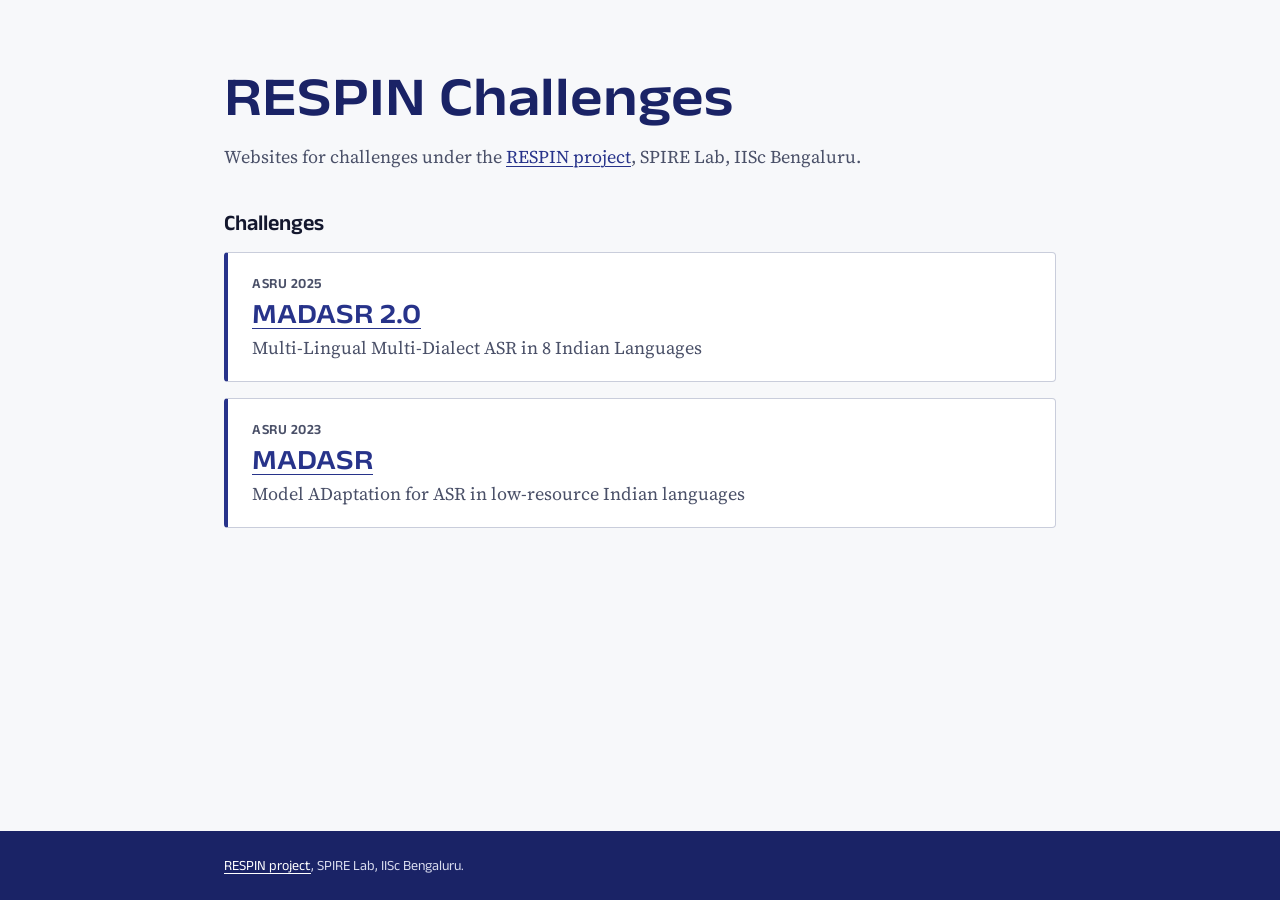
==== index.html @ e577c37a "Add landing page linking MADASR 2023 and MADASR 2.0" ====
<!doctype html>
<html lang="en">
<head>
  <meta charset="utf-8">
  <meta name="viewport" content="width=device-width, initial-scale=1">
  <title>RESPIN Challenges</title>
  <meta name="description" content="Websites for challenges under the RESPIN project, SPIRE Lab, IISc Bengaluru.">
  <link rel="icon" href="data:,">
  <link rel="preconnect" href="https://fonts.googleapis.com">
  <link rel="preconnect" href="https://fonts.gstatic.com" crossorigin>
  <link rel="stylesheet" href="https://fonts.googleapis.com/css2?family=Anek+Latin:wdth,wght@75..125,400..700&amp;family=Source+Serif+4:ital,opsz,wght@0,8..60,400..600;1,8..60,400&amp;display=swap">
  <style>
    /* Same tokens as the MADST Challenge site (madst2027/assets/css/site.css). */
    :root {
      --paper: #f7f8fa;
      --surface: #ffffff;
      --ink: #14182e;
      --ink-2: #4a5068;
      --indigo-900: #1a2366;
      --indigo-700: #27338a;
      --indigo-100: #e3e6f6;
      --rule: #c9cddb;
      --font-sans: "Anek Latin", system-ui, -apple-system, "Segoe UI", sans-serif;
      --font-serif: "Source Serif 4", Georgia, "Times New Roman", serif;
      --wrap: 52rem;
      --gutter: 1rem;
      --radius: 4px;
      color-scheme: light;
    }
    @media (min-width: 768px) { :root { --gutter: 2rem; } }

    *, *::before, *::after { box-sizing: border-box; }
    html { -webkit-text-size-adjust: 100%; text-size-adjust: 100%; }
    body {
      margin: 0;
      min-height: 100vh;
      display: flex;
      flex-direction: column;
      background: var(--paper);
      color: var(--ink);
      font-family: var(--font-sans);
      font-size: 1rem;
      line-height: 1.5;
    }
    main { flex: 1 0 auto; }
    h1, h2, h3 { font-weight: 600; line-height: 1.15; margin: 0; text-wrap: balance; }
    p, ul { margin: 0; }
    a { color: var(--indigo-700); text-decoration-thickness: 1px; text-underline-offset: 0.18em; }
    a:hover { color: var(--indigo-900); text-decoration-thickness: 2px; }
    :focus-visible { outline: 2px solid var(--indigo-700); outline-offset: 2px; border-radius: 2px; }
    ::selection { background: var(--indigo-100); }

    .wrap { width: 100%; max-width: calc(var(--wrap) + 2 * var(--gutter)); margin-inline: auto; padding-inline: var(--gutter); }

    .skip-link {
      position: absolute; left: 1rem; top: -100px; z-index: 10;
      background: var(--ink); color: #fff; padding: 0.5rem 1rem;
      border-radius: var(--radius); text-decoration: none;
    }
    .skip-link:focus { top: 0.5rem; color: #fff; }

    .intro { padding-block: 4rem 2.5rem; }
    .intro h1 { font-size: clamp(2.1875rem, 1.6rem + 2.6vw, 3.4375rem); font-stretch: 112%; color: var(--indigo-900); }
    .intro p { margin-top: 1rem; max-width: 40rem; font-family: var(--font-serif); font-size: 1.125rem; color: var(--ink-2); }

    .challenges h2.section-title { font-size: 1.375rem; margin-bottom: 1rem; }
    .challenge-list { list-style: none; padding: 0; display: grid; gap: 1rem; }
    .challenge {
      background: var(--surface);
      border: 1px solid var(--rule);
      border-left: 4px solid var(--indigo-700);
      border-radius: var(--radius);
      padding: 1.25rem 1.5rem;
    }
    .challenge-meta { font-size: 0.875rem; font-weight: 600; letter-spacing: 0.04em; text-transform: uppercase; color: var(--ink-2); }
    .challenge h3 { margin-top: 0.25rem; font-size: 1.75rem; font-stretch: 112%; }
    .challenge h3 a { color: var(--indigo-700); }
    .challenge h3 a:hover { color: var(--indigo-900); }
    .challenge-title { margin-top: 0.25rem; font-family: var(--font-serif); font-size: 1.125rem; color: var(--ink-2); }

    .site-footer { margin-top: 4rem; background: var(--indigo-900); color: #d9dcef; padding-block: 1.5rem; font-size: 0.875rem; }
    .site-footer a { color: #fff; }
    .site-footer :focus-visible { outline-color: #fff; }

    @media print {
      body { background: none; }
      .site-footer { background: none; color: #000; }
      a, .site-footer a { color: #000; }
    }
  </style>
</head>
<body>
  <a class="skip-link" href="#main">Skip to content</a>

  <main id="main">
    <section class="intro">
      <div class="wrap">
        <h1>RESPIN Challenges</h1>
        <p>Websites for challenges under the <a href="https://respin.iisc.ac.in/">RESPIN project</a>, SPIRE Lab, IISc Bengaluru.</p>
      </div>
    </section>

    <section class="challenges" aria-labelledby="challenges-title">
      <div class="wrap">
        <h2 class="section-title" id="challenges-title">Challenges</h2>
        <ul class="challenge-list">
          <!-- MADST 2027: prepared, not yet shown. Uncomment this item only after
               (1) ASLI 2027 notifies acceptance of the challenge proposal (17 Dec 2026), and
               (2) GitHub Pages is enabled on respin-challenges/madst2027 and
                   https://respin-challenges.github.io/madst2027/ loads.
          <li class="challenge">
            <p class="challenge-meta">ASLI 2027</p>
            <h3><a href="madst2027/">MADST</a></h3>
            <p class="challenge-title">Multilingual Any-Direction Speech Translation Challenge</p>
          </li>
          -->
          <li class="challenge">
            <p class="challenge-meta">ASRU 2025</p>
            <h3><a href="https://sites.google.com/view/respinasrchallenge2025/home">MADASR 2.0</a></h3>
            <p class="challenge-title">Multi-Lingual Multi-Dialect ASR in 8 Indian Languages</p>
          </li>
          <li class="challenge">
            <p class="challenge-meta">ASRU 2023</p>
            <h3><a href="https://sites.google.com/view/respinasrchallenge2023/home">MADASR</a></h3>
            <p class="challenge-title">Model ADaptation for ASR in low-resource Indian languages</p>
          </li>
        </ul>
      </div>
    </section>
  </main>

  <footer class="site-footer">
    <div class="wrap">
      <p><a href="https://respin.iisc.ac.in/">RESPIN project</a>, SPIRE Lab, IISc Bengaluru.</p>
    </div>
  </footer>
</body>
</html>
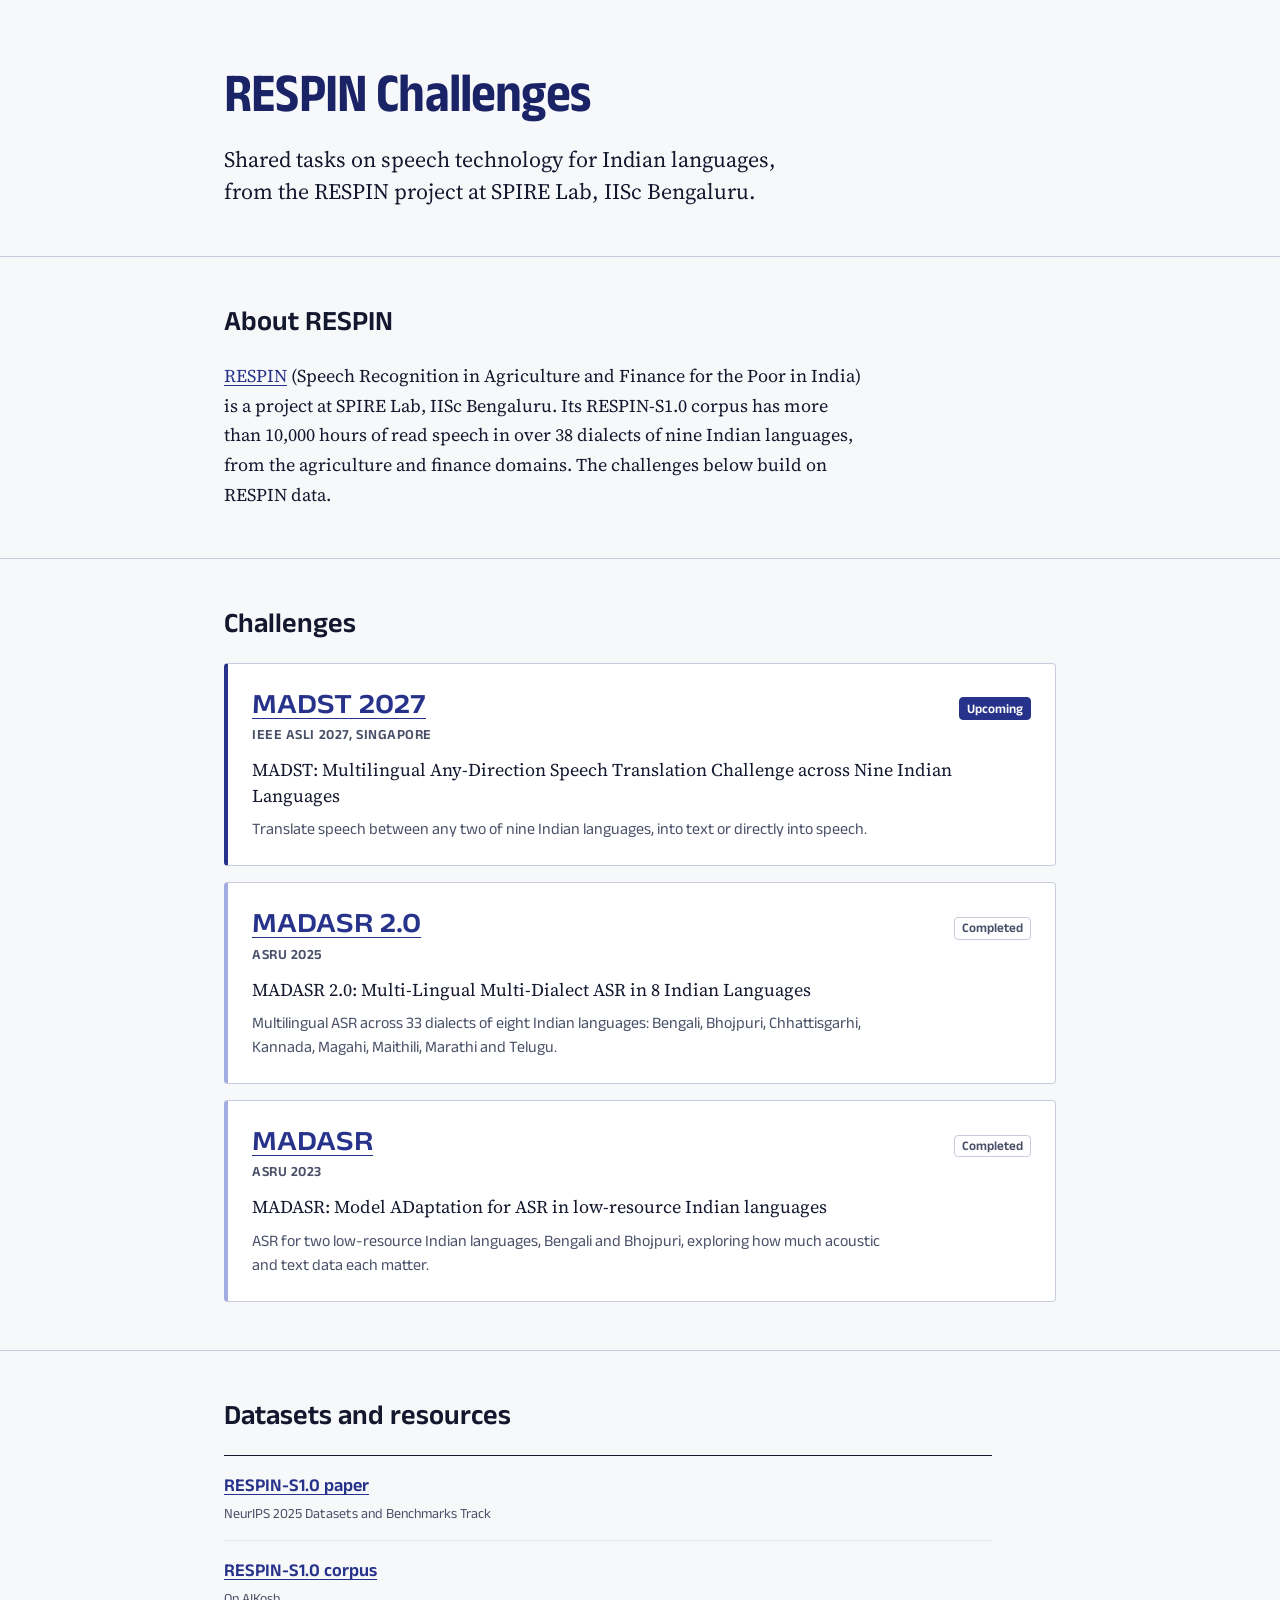
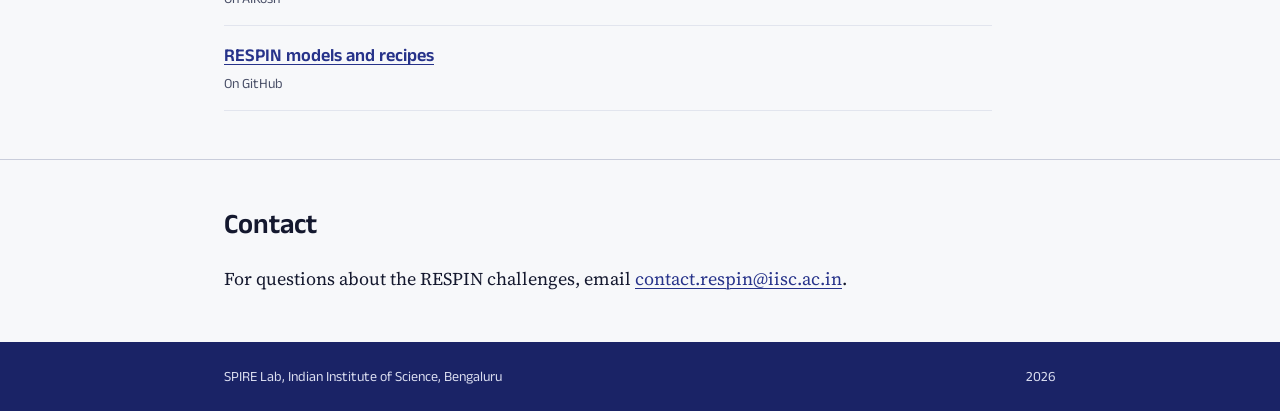
==== commit 932d37d6: "Add RESPIN challenges landing page Rebuild the landing page as the front door for all RESPIN challen" ====
--- a/index.html
+++ b/index.html
@@ -4,134 +4,138 @@
   <meta charset="utf-8">
   <meta name="viewport" content="width=device-width, initial-scale=1">
   <title>RESPIN Challenges</title>
-  <meta name="description" content="Websites for challenges under the RESPIN project, SPIRE Lab, IISc Bengaluru.">
-  <link rel="icon" href="data:,">
+  <meta name="description" content="Shared tasks on speech technology for Indian languages, from the RESPIN project at SPIRE Lab, IISc Bengaluru.">
+  <link rel="canonical" href="https://respin-challenges.github.io/">
+  <meta property="og:type" content="website">
+  <meta property="og:site_name" content="RESPIN Challenges">
+  <meta property="og:title" content="RESPIN Challenges">
+  <meta property="og:description" content="Shared tasks on speech technology for Indian languages, from the RESPIN project at SPIRE Lab, IISc Bengaluru.">
+  <meta property="og:url" content="https://respin-challenges.github.io/">
+  <meta name="theme-color" content="#1a2366">
+  <link rel="icon" href="assets/img/favicon.svg" type="image/svg+xml">
   <link rel="preconnect" href="https://fonts.googleapis.com">
   <link rel="preconnect" href="https://fonts.gstatic.com" crossorigin>
   <link rel="stylesheet" href="https://fonts.googleapis.com/css2?family=Anek+Latin:wdth,wght@75..125,400..700&amp;family=Source+Serif+4:ital,opsz,wght@0,8..60,400..600;1,8..60,400&amp;display=swap">
-  <style>
-    /* Same tokens as the MADST Challenge site (madst2027/assets/css/site.css). */
-    :root {
-      --paper: #f7f8fa;
-      --surface: #ffffff;
-      --ink: #14182e;
-      --ink-2: #4a5068;
-      --indigo-900: #1a2366;
-      --indigo-700: #27338a;
-      --indigo-100: #e3e6f6;
-      --rule: #c9cddb;
-      --font-sans: "Anek Latin", system-ui, -apple-system, "Segoe UI", sans-serif;
-      --font-serif: "Source Serif 4", Georgia, "Times New Roman", serif;
-      --wrap: 52rem;
-      --gutter: 1rem;
-      --radius: 4px;
-      color-scheme: light;
-    }
-    @media (min-width: 768px) { :root { --gutter: 2rem; } }
-
-    *, *::before, *::after { box-sizing: border-box; }
-    html { -webkit-text-size-adjust: 100%; text-size-adjust: 100%; }
-    body {
-      margin: 0;
-      min-height: 100vh;
-      display: flex;
-      flex-direction: column;
-      background: var(--paper);
-      color: var(--ink);
-      font-family: var(--font-sans);
-      font-size: 1rem;
-      line-height: 1.5;
-    }
-    main { flex: 1 0 auto; }
-    h1, h2, h3 { font-weight: 600; line-height: 1.15; margin: 0; text-wrap: balance; }
-    p, ul { margin: 0; }
-    a { color: var(--indigo-700); text-decoration-thickness: 1px; text-underline-offset: 0.18em; }
-    a:hover { color: var(--indigo-900); text-decoration-thickness: 2px; }
-    :focus-visible { outline: 2px solid var(--indigo-700); outline-offset: 2px; border-radius: 2px; }
-    ::selection { background: var(--indigo-100); }
-
-    .wrap { width: 100%; max-width: calc(var(--wrap) + 2 * var(--gutter)); margin-inline: auto; padding-inline: var(--gutter); }
-
-    .skip-link {
-      position: absolute; left: 1rem; top: -100px; z-index: 10;
-      background: var(--ink); color: #fff; padding: 0.5rem 1rem;
-      border-radius: var(--radius); text-decoration: none;
-    }
-    .skip-link:focus { top: 0.5rem; color: #fff; }
-
-    .intro { padding-block: 4rem 2.5rem; }
-    .intro h1 { font-size: clamp(2.1875rem, 1.6rem + 2.6vw, 3.4375rem); font-stretch: 112%; color: var(--indigo-900); }
-    .intro p { margin-top: 1rem; max-width: 40rem; font-family: var(--font-serif); font-size: 1.125rem; color: var(--ink-2); }
-
-    .challenges h2.section-title { font-size: 1.375rem; margin-bottom: 1rem; }
-    .challenge-list { list-style: none; padding: 0; display: grid; gap: 1rem; }
-    .challenge {
-      background: var(--surface);
-      border: 1px solid var(--rule);
-      border-left: 4px solid var(--indigo-700);
-      border-radius: var(--radius);
-      padding: 1.25rem 1.5rem;
-    }
-    .challenge-meta { font-size: 0.875rem; font-weight: 600; letter-spacing: 0.04em; text-transform: uppercase; color: var(--ink-2); }
-    .challenge h3 { margin-top: 0.25rem; font-size: 1.75rem; font-stretch: 112%; }
-    .challenge h3 a { color: var(--indigo-700); }
-    .challenge h3 a:hover { color: var(--indigo-900); }
-    .challenge-title { margin-top: 0.25rem; font-family: var(--font-serif); font-size: 1.125rem; color: var(--ink-2); }
-
-    .site-footer { margin-top: 4rem; background: var(--indigo-900); color: #d9dcef; padding-block: 1.5rem; font-size: 0.875rem; }
-    .site-footer a { color: #fff; }
-    .site-footer :focus-visible { outline-color: #fff; }
-
-    @media print {
-      body { background: none; }
-      .site-footer { background: none; color: #000; }
-      a, .site-footer a { color: #000; }
-    }
-  </style>
+  <link rel="stylesheet" href="assets/css/site.css">
 </head>
 <body>
   <a class="skip-link" href="#main">Skip to content</a>
 
+  <header class="intro">
+    <div class="wrap">
+      <h1>RESPIN Challenges</h1>
+      <p class="lede">Shared tasks on speech technology for Indian languages, from the RESPIN project at SPIRE Lab, IISc Bengaluru.</p>
+    </div>
+  </header>
+
   <main id="main">
-    <section class="intro">
+
+    <section class="band" aria-labelledby="about-h">
       <div class="wrap">
-        <h1>RESPIN Challenges</h1>
-        <p>Websites for challenges under the <a href="https://respin.iisc.ac.in/">RESPIN project</a>, SPIRE Lab, IISc Bengaluru.</p>
+        <h2 id="about-h">About RESPIN</h2>
+        <div class="prose">
+          <p><a href="https://respin.iisc.ac.in/">RESPIN</a> (Speech Recognition in Agriculture and Finance for the Poor in India) is a project at SPIRE Lab, IISc Bengaluru. Its RESPIN-S1.0 corpus has more than 10,000 hours of read speech in over 38 dialects of nine Indian languages, from the agriculture and finance domains. The challenges below build on RESPIN data.</p>
+        </div>
       </div>
     </section>
 
-    <section class="challenges" aria-labelledby="challenges-title">
+    <section class="band" aria-labelledby="challenges-h">
       <div class="wrap">
-        <h2 class="section-title" id="challenges-title">Challenges</h2>
+        <h2 id="challenges-h">Challenges</h2>
+
+        <!-- ================================================================
+             CHALLENGES: one <li class="challenge"> block per challenge,
+             newest first.
+
+             To add a challenge, copy everything from one "CHALLENGE CARD"
+             comment to the matching "/CHALLENGE CARD" comment, paste it at
+             the top of the list and edit the text and link.
+
+             Status: change the one word inside <span class="status">
+             (Upcoming, Ongoing or Completed).
+             Use class="challenge is-current" while a challenge is upcoming or
+             ongoing (filled status label and darker edge), and
+             class="challenge" once it is completed.
+             ================================================================ -->
         <ul class="challenge-list">
-          <!-- MADST 2027: prepared, not yet shown. Uncomment this item only after
-               (1) ASLI 2027 notifies acceptance of the challenge proposal (17 Dec 2026), and
-               (2) GitHub Pages is enabled on respin-challenges/madst2027 and
-                   https://respin-challenges.github.io/madst2027/ loads.
+
+          <!-- CHALLENGE CARD: MADST 2027 -->
+          <li class="challenge is-current">
+            <div class="challenge-head">
+              <h3 class="challenge-name"><a href="/madst2027/">MADST 2027</a></h3>
+              <span class="status"><span class="visually-hidden">Status: </span>Upcoming</span>
+            </div>
+            <p class="challenge-venue">IEEE ASLI 2027, Singapore</p>
+            <p class="challenge-title">MADST: Multilingual Any-Direction Speech Translation Challenge across Nine Indian Languages</p>
+            <p class="challenge-desc">Translate speech between any two of nine Indian languages, into text or directly into speech.</p>
+          </li>
+          <!-- /CHALLENGE CARD: MADST 2027 -->
+
+          <!-- CHALLENGE CARD: MADASR 2.0 -->
           <li class="challenge">
-            <p class="challenge-meta">ASLI 2027</p>
-            <h3><a href="madst2027/">MADST</a></h3>
-            <p class="challenge-title">Multilingual Any-Direction Speech Translation Challenge</p>
+            <div class="challenge-head">
+              <h3 class="challenge-name"><a href="https://sites.google.com/view/respinasrchallenge2025/home">MADASR 2.0</a></h3>
+              <span class="status"><span class="visually-hidden">Status: </span>Completed</span>
+            </div>
+            <p class="challenge-venue">ASRU 2025</p>
+            <p class="challenge-title">MADASR 2.0: Multi-Lingual Multi-Dialect ASR in 8 Indian Languages</p>
+            <p class="challenge-desc">Multilingual ASR across 33 dialects of eight Indian languages: Bengali, Bhojpuri, Chhattisgarhi, Kannada, Magahi, Maithili, Marathi and Telugu.</p>
           </li>
-          -->
+          <!-- /CHALLENGE CARD: MADASR 2.0 -->
+
+          <!-- CHALLENGE CARD: MADASR -->
           <li class="challenge">
-            <p class="challenge-meta">ASRU 2025</p>
-            <h3><a href="https://sites.google.com/view/respinasrchallenge2025/home">MADASR 2.0</a></h3>
-            <p class="challenge-title">Multi-Lingual Multi-Dialect ASR in 8 Indian Languages</p>
+            <div class="challenge-head">
+              <h3 class="challenge-name"><a href="https://sites.google.com/view/respinasrchallenge2023/home">MADASR</a></h3>
+              <span class="status"><span class="visually-hidden">Status: </span>Completed</span>
+            </div>
+            <p class="challenge-venue">ASRU 2023</p>
+            <p class="challenge-title">MADASR: Model ADaptation for ASR in low-resource Indian languages</p>
+            <p class="challenge-desc">ASR for two low-resource Indian languages, Bengali and Bhojpuri, exploring how much acoustic and text data each matter.</p>
           </li>
-          <li class="challenge">
-            <p class="challenge-meta">ASRU 2023</p>
-            <h3><a href="https://sites.google.com/view/respinasrchallenge2023/home">MADASR</a></h3>
-            <p class="challenge-title">Model ADaptation for ASR in low-resource Indian languages</p>
+          <!-- /CHALLENGE CARD: MADASR -->
+
+        </ul>
+        <!-- /CHALLENGES -->
+      </div>
+    </section>
+
+    <section class="band" aria-labelledby="resources-h">
+      <div class="wrap">
+        <h2 id="resources-h">Datasets and resources</h2>
+        <ul class="resource-list">
+          <li>
+            <a href="https://papers.neurips.cc/paper_files/paper/2025/hash/d88714d4f2c1e826d33d6c1eb1497ec9-Abstract-Datasets_and_Benchmarks_Track.html">RESPIN-S1.0 paper</a>
+            <span class="meta">NeurIPS 2025 Datasets and Benchmarks Track</span>
+          </li>
+          <li>
+            <a href="https://aikosh.indiaai.gov.in/home/datasets/details/iisc_respin_s1_0_corpus.html">RESPIN-S1.0 corpus</a>
+            <span class="meta">On AIKosh</span>
+          </li>
+          <li>
+            <a href="https://github.com/labspire/RESPIN">RESPIN models and recipes</a>
+            <span class="meta">On GitHub</span>
           </li>
         </ul>
       </div>
     </section>
+
+    <section class="band" aria-labelledby="contact-h">
+      <div class="wrap">
+        <h2 id="contact-h">Contact</h2>
+        <div class="prose">
+          <p>For questions about the RESPIN challenges, email <a href="mailto:contact.respin@iisc.ac.in">contact.respin@iisc.ac.in</a>.</p>
+        </div>
+      </div>
+    </section>
+
   </main>
 
   <footer class="site-footer">
     <div class="wrap">
-      <p><a href="https://respin.iisc.ac.in/">RESPIN project</a>, SPIRE Lab, IISc Bengaluru.</p>
+      <p>SPIRE Lab, Indian Institute of Science, Bengaluru</p>
+      <!-- Update the year each January. -->
+      <p>2026</p>
     </div>
   </footer>
 </body>
--- a/assets/css/site.css
+++ b/assets/css/site.css
@@ -0,0 +1,289 @@
+/* =====================================================================
+   RESPIN Challenges - site stylesheet
+   Trimmed from the MADST 2027 site (madst2027/assets/css/site.css) so the
+   two sites look like one family. Tokens first; components after.
+   No framework, no build step.
+   ===================================================================== */
+
+:root {
+  /* Colour: same indigo scale as the MADST site */
+  --paper: #f7f8fa;
+  --surface: #ffffff;
+  --ink: #14182e;
+  --ink-2: #4a5068;
+  --indigo-900: #1a2366;
+  --indigo-700: #27338a;
+  --indigo-300: #a3ace0;
+  --indigo-100: #e3e6f6;
+  --rule: #c9cddb;
+  --rule-soft: #e2e5ee;
+
+  /* Type */
+  --font-sans: "Anek Latin", system-ui, -apple-system, "Segoe UI", sans-serif;
+  --font-serif: "Source Serif 4", Georgia, "Times New Roman", serif;
+  --step--1: 0.875rem;  /* 14 */
+  --step-0: 1rem;       /* 16 */
+  --step-1: 1.125rem;   /* 18 body prose */
+  --step-2: 1.375rem;   /* 22 */
+  --step-3: 1.75rem;    /* 28 */
+  --step-6: 3.4375rem;  /* 55 */
+
+  /* Space (8-pt rhythm) */
+  --s-1: 0.25rem;
+  --s-2: 0.5rem;
+  --s-3: 0.75rem;
+  --s-4: 1rem;
+  --s-5: 1.5rem;
+  --s-6: 2rem;
+  --s-7: 3rem;
+  --s-8: 4rem;
+
+  --wrap: 52rem;        /* single column; narrower than the MADST site */
+  --measure: 40rem;     /* prose column */
+  --radius: 4px;
+  --gutter: 1rem;
+
+  color-scheme: light;
+}
+
+@media (min-width: 768px) {
+  :root { --gutter: 2rem; }
+}
+
+/* ---------- Base ---------- */
+*, *::before, *::after { box-sizing: border-box; }
+
+html {
+  -webkit-text-size-adjust: 100%;
+  text-size-adjust: 100%;
+}
+
+body {
+  margin: 0;
+  min-height: 100vh;
+  display: flex;
+  flex-direction: column;
+  background: var(--paper);
+  color: var(--ink);
+  font-family: var(--font-sans);
+  font-size: var(--step-0);
+  line-height: 1.5;
+  font-feature-settings: "kern" 1;
+}
+
+main { flex: 1 0 auto; }
+
+h1, h2, h3 {
+  font-family: var(--font-sans);
+  font-weight: 600;
+  line-height: 1.15;
+  margin: 0;
+  text-wrap: balance;
+  color: var(--ink);
+}
+
+p, ul { margin: 0; }
+
+a {
+  color: var(--indigo-700);
+  text-decoration-thickness: 1px;
+  text-underline-offset: 0.18em;
+}
+a:hover { color: var(--indigo-900); text-decoration-thickness: 2px; }
+
+:focus-visible {
+  outline: 2px solid var(--indigo-700);
+  outline-offset: 2px;
+  border-radius: 2px;
+}
+
+::selection { background: var(--indigo-100); }
+
+.wrap {
+  width: 100%;
+  max-width: calc(var(--wrap) + 2 * var(--gutter));
+  margin-inline: auto;
+  padding-inline: var(--gutter);
+}
+
+.visually-hidden {
+  position: absolute !important;
+  width: 1px; height: 1px;
+  padding: 0; margin: -1px;
+  overflow: hidden; clip: rect(0 0 0 0);
+  white-space: nowrap; border: 0;
+}
+
+.skip-link {
+  position: absolute;
+  left: var(--s-4);
+  top: -100px;
+  z-index: 100;
+  background: var(--ink);
+  color: #fff;
+  padding: var(--s-2) var(--s-4);
+  border-radius: var(--radius);
+  text-decoration: none;
+}
+.skip-link:focus { top: var(--s-2); color: #fff; }
+
+/* ---------- Intro ---------- */
+.intro {
+  padding-block: var(--s-8) var(--s-7);
+  border-bottom: 1px solid var(--rule);
+}
+.intro h1 {
+  font-size: clamp(2.25rem, 1.4rem + 3.4vw, var(--step-6));
+  font-weight: 650;
+  font-stretch: 88%;
+  letter-spacing: -0.015em;
+  line-height: 1.02;
+  color: var(--indigo-900);
+}
+.intro .lede {
+  margin-top: var(--s-5);
+  max-width: 36rem;
+  font-family: var(--font-serif);
+  font-size: var(--step-2);
+  line-height: 1.45;
+  color: var(--ink);
+}
+@media (max-width: 767px) {
+  .intro { padding-block: var(--s-6); }
+  .intro .lede { font-size: var(--step-1); }
+}
+
+/* ---------- Sections ---------- */
+.band { padding-block: var(--s-7); }
+.band + .band { border-top: 1px solid var(--rule); }
+.band h2 { font-size: var(--step-3); margin-bottom: var(--s-5); }
+
+.prose {
+  max-width: var(--measure);
+  font-family: var(--font-serif);
+  font-size: var(--step-1);
+  line-height: 1.65;
+}
+.prose > * + * { margin-top: var(--s-4); }
+
+/* ---------- Challenge cards ---------- */
+.challenge-list {
+  list-style: none;
+  padding: 0;
+  display: grid;
+  gap: var(--s-4);
+}
+.challenge {
+  background: var(--surface);
+  border: 1px solid var(--rule);
+  border-left: 4px solid var(--indigo-300);
+  border-radius: var(--radius);
+  padding: var(--s-5);
+}
+.challenge.is-current { border-left-color: var(--indigo-700); }
+
+.challenge-head {
+  display: flex;
+  flex-wrap: wrap;
+  align-items: baseline;
+  justify-content: space-between;
+  gap: var(--s-2) var(--s-4);
+}
+.challenge-name {
+  font-size: var(--step-3);
+  font-stretch: 112%;
+}
+.challenge-venue {
+  margin-top: var(--s-1);
+  font-size: var(--step--1);
+  font-weight: 600;
+  letter-spacing: 0.04em;
+  text-transform: uppercase;
+  color: var(--ink-2);
+}
+.challenge-title {
+  margin-top: var(--s-3);
+  font-family: var(--font-serif);
+  font-size: var(--step-1);
+  line-height: 1.45;
+  color: var(--ink);
+}
+.challenge-desc {
+  margin-top: var(--s-2);
+  max-width: var(--measure);
+  color: var(--ink-2);
+}
+@media (max-width: 559px) {
+  .challenge { padding: var(--s-4); }
+  .challenge-name { font-size: var(--step-2); }
+}
+
+/* Status label: always text, never colour alone. Current challenges
+   (class "is-current" on the card) get a filled label. */
+.status {
+  display: inline-block;
+  font-size: 0.8125rem;
+  font-weight: 600;
+  line-height: 1.4;
+  padding: 0.1em 0.55em;
+  border: 1px solid var(--rule);
+  border-radius: var(--radius);
+  background: var(--surface);
+  color: var(--ink-2);
+  white-space: nowrap;
+}
+.is-current .status {
+  background: var(--indigo-700);
+  border-color: var(--indigo-700);
+  color: #fff;
+}
+
+/* ---------- Resources ---------- */
+.resource-list {
+  list-style: none;
+  padding: 0;
+  max-width: 48rem;
+  border-top: 1px solid var(--ink);
+}
+.resource-list li {
+  padding: var(--s-4) 0;
+  border-bottom: 1px solid var(--rule-soft);
+}
+.resource-list a { font-size: var(--step-1); font-weight: 600; }
+.resource-list .meta {
+  display: block;
+  margin-top: var(--s-1);
+  font-size: var(--step--1);
+  color: var(--ink-2);
+}
+
+/* ---------- Footer ---------- */
+.site-footer {
+  margin-top: auto;
+  background: var(--indigo-900);
+  color: #d9dcef;
+  font-size: var(--step--1);
+}
+.site-footer .wrap {
+  display: flex;
+  flex-wrap: wrap;
+  justify-content: space-between;
+  gap: var(--s-2) var(--s-5);
+  padding-block: var(--s-5);
+}
+.site-footer a { color: #fff; }
+.site-footer :focus-visible { outline-color: #fff; }
+
+/* ---------- Motion preferences ---------- */
+@media (prefers-reduced-motion: reduce) {
+  *, *::before, *::after { transition-duration: 0.01ms !important; animation-duration: 0.01ms !important; scroll-behavior: auto !important; }
+}
+
+/* ---------- Print ---------- */
+@media print {
+  body { background: #fff; }
+  .skip-link { display: none; }
+  .challenge { break-inside: avoid; }
+  .site-footer { background: none; color: #000; }
+  a, .site-footer a { color: #000; }
+}
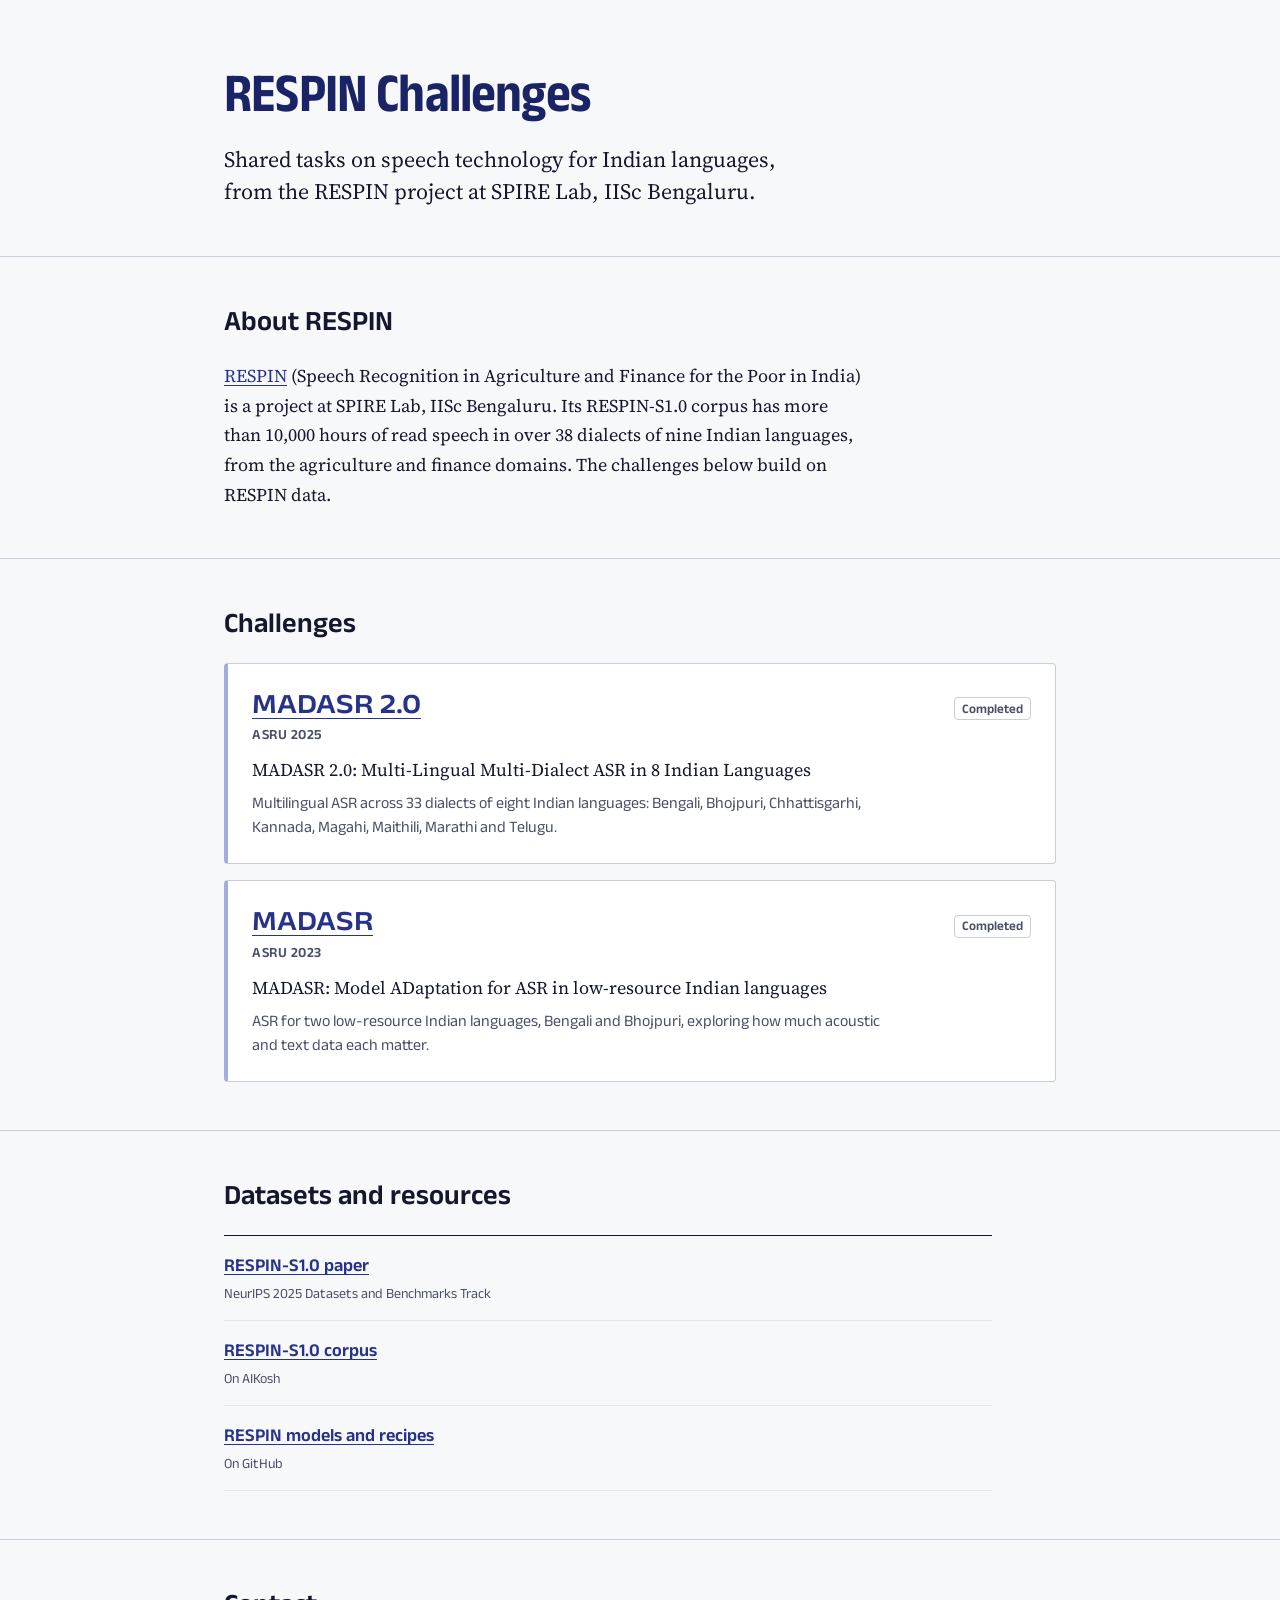
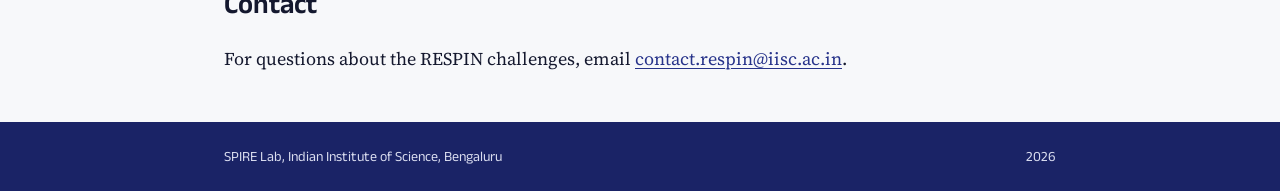
==== commit 805699bb: "Hide MADST 2027 card until the ASLI 2027 proposal is accepted Keep the MADST 2027 card (and the MADS" ====
--- a/index.html
+++ b/index.html
@@ -60,6 +60,7 @@
         <ul class="challenge-list">
 
           <!-- CHALLENGE CARD: MADST 2027 -->
+          <!-- HIDDEN until ASLI 2027 accepts the MADST challenge proposal (notification expected 17 Dec 2026). To show the card, delete this line and the "END HIDDEN" line below.
           <li class="challenge is-current">
             <div class="challenge-head">
               <h3 class="challenge-name"><a href="/madst2027/">MADST 2027</a></h3>
@@ -69,6 +70,7 @@
             <p class="challenge-title">MADST: Multilingual Any-Direction Speech Translation Challenge across Nine Indian Languages</p>
             <p class="challenge-desc">Translate speech between any two of nine Indian languages, into text or directly into speech.</p>
           </li>
+          END HIDDEN -->
           <!-- /CHALLENGE CARD: MADST 2027 -->
 
           <!-- CHALLENGE CARD: MADASR 2.0 -->
